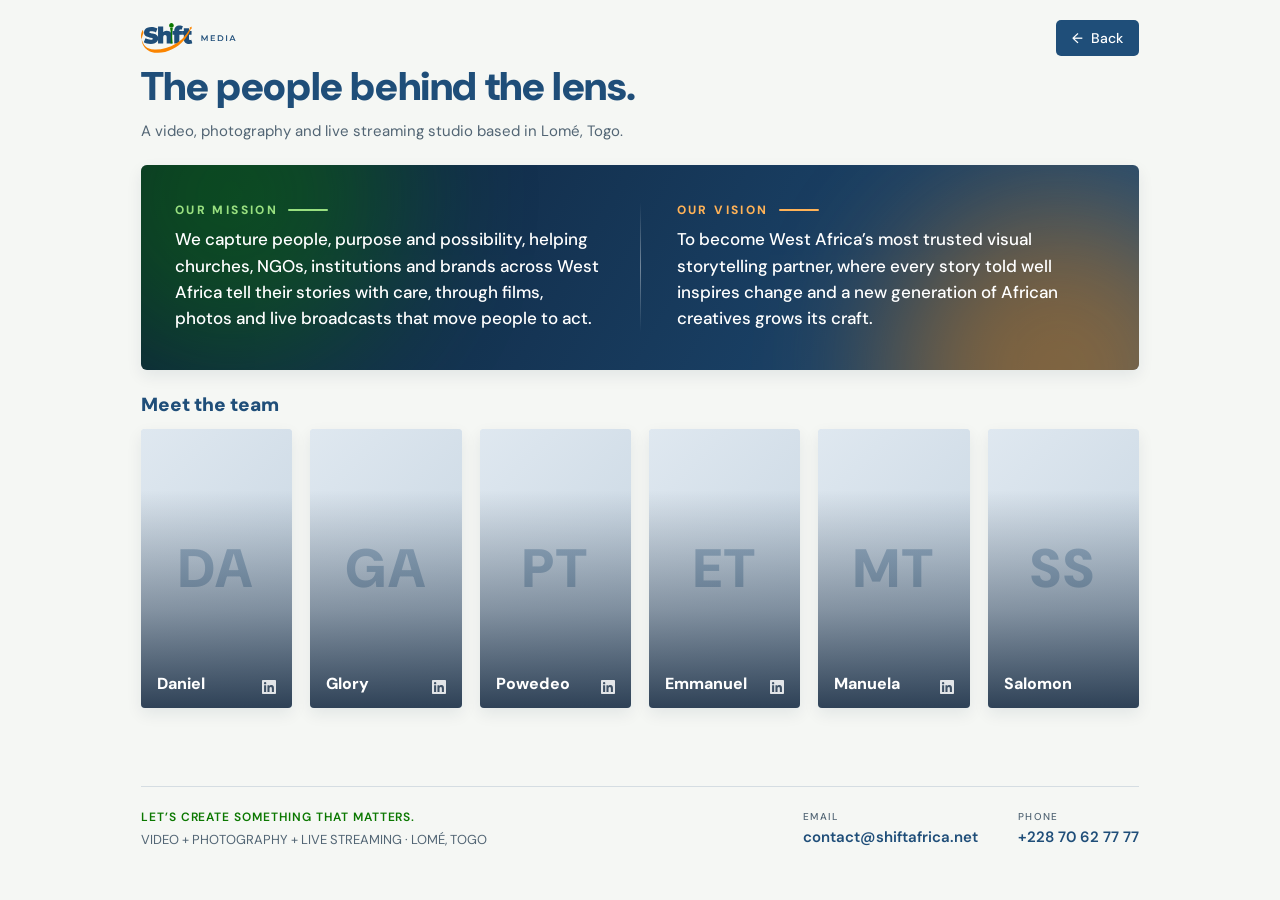
==== about.html @ d2841435 "Draft About: team roles, add Salomon Sessi, six cards on one row Co-Authored-By: Claude Opus 5.5 <no" ====
<!doctype html>
<html lang="en">
<head>
  <meta charset="utf-8">
  <meta name="viewport" content="width=device-width, initial-scale=1, viewport-fit=cover">
  <title>About | SHIFT MEDIA</title>
  <meta name="description" content="About SHIFT MEDIA: our mission, our vision and the team behind the camera.">
  <meta property="og:title" content="About | SHIFT MEDIA">
  <meta property="og:image" content="/assets/img/home-photography.jpg">
  <link rel="icon" href="/assets/img/shift-media-logo.svg" type="image/svg+xml">
  <link rel="preconnect" href="https://fonts.googleapis.com">
  <link rel="preconnect" href="https://fonts.gstatic.com" crossorigin>
  <link href="https://fonts.googleapis.com/css2?family=DM+Sans:opsz,wght@9..40,400;9..40,500;9..40,600;9..40,700;9..40,800;9..40,900&display=swap" rel="stylesheet">
  <link rel="stylesheet" href="/assets/css/style.css">
</head>
<body>
  <main class="page page--about">
    <header class="header">
      <a class="logo" href="/" aria-label="SHIFT MEDIA home"><img src="/assets/img/shift-media-logo.svg" alt="SHIFT MEDIA" width="186" height="74"></a>
      <a class="back" href="/"><span aria-hidden="true">←</span> Back</a>
    </header>

    <section class="intro">
      <h1 class="headline">The people behind the lens.</h1>
      <p class="lead">A video, photography and live streaming studio based in Lomé, Togo.</p>
    </section>

    <section class="mv" aria-label="Mission and vision">
      <span class="mv__glow mv__glow--green" aria-hidden="true"></span>
      <span class="mv__glow mv__glow--orange" aria-hidden="true"></span>
      <div class="mv__inner">
        <article class="mv__item mv__item--mission">
          <p class="mv__eyebrow">Our mission</p>
          <p class="mv__text">We capture people, purpose and possibility, helping churches, NGOs, institutions and brands across West Africa tell their stories with care, through films, photos and live broadcasts that move people to act.</p>
        </article>
        <div class="mv__divider" aria-hidden="true"></div>
        <article class="mv__item mv__item--vision">
          <p class="mv__eyebrow">Our vision</p>
          <p class="mv__text">To become West Africa’s most trusted visual storytelling partner, where every story told well inspires change and a new generation of African creatives grows its craft.</p>
        </article>
      </div>
    </section>

    <section class="team" aria-label="Our team">
      <h2 class="team__title">Meet the team</h2>
      <div class="team__grid">
        <div class="tilt tilt--green">
          <a class="card member" href="https://www.linkedin.com/in/daniel-gossou/" target="_blank" rel="noopener" aria-label="Daniel Agossou, LinkedIn profile">
            <span class="member__placeholder" aria-hidden="true">DA</span>
            <!-- <img class="card__img" src="/assets/img/team/PHOTO.jpg" alt="Daniel Agossou"> -->
            <span class="member__info">
              <span class="member__name">Daniel Agossou</span>
              <span class="member__role">Co-founder · AI Strategist</span>
              <span class="member__cta"><svg viewBox="0 0 24 24" aria-hidden="true"><path fill="currentColor" d="M20.45 20.45h-3.55v-5.57c0-1.33-.03-3.04-1.85-3.04-1.86 0-2.14 1.45-2.14 2.94v5.67H9.35V9h3.41v1.56h.05c.48-.9 1.64-1.85 3.37-1.85 3.6 0 4.27 2.37 4.27 5.46v6.28zM5.34 7.43a2.06 2.06 0 1 1 0-4.12 2.06 2.06 0 0 1 0 4.12zM7.12 20.45H3.56V9h3.56v11.45zM22.22 0H1.77C.79 0 0 .77 0 1.73v20.54C0 23.23.79 24 1.77 24h20.45c.98 0 1.78-.77 1.78-1.73V1.73C24 .77 23.2 0 22.22 0z"/></svg><span class="cta-long">View </span>LinkedIn profile</span>
            </span>
            <span class="card__label"><span class="card__title">Daniel</span><span class="card__cue"><svg viewBox="0 0 24 24" aria-hidden="true"><path fill="currentColor" d="M20.45 20.45h-3.55v-5.57c0-1.33-.03-3.04-1.85-3.04-1.86 0-2.14 1.45-2.14 2.94v5.67H9.35V9h3.41v1.56h.05c.48-.9 1.64-1.85 3.37-1.85 3.6 0 4.27 2.37 4.27 5.46v6.28zM5.34 7.43a2.06 2.06 0 1 1 0-4.12 2.06 2.06 0 0 1 0 4.12zM7.12 20.45H3.56V9h3.56v11.45zM22.22 0H1.77C.79 0 0 .77 0 1.73v20.54C0 23.23.79 24 1.77 24h20.45c.98 0 1.78-.77 1.78-1.73V1.73C24 .77 23.2 0 22.22 0z"/></svg></span></span>
          </a>
        </div>
        <div class="tilt tilt--orange">
          <a class="card member" href="https://www.linkedin.com/in/glory-appoh/" target="_blank" rel="noopener" aria-label="Glory Appoh, LinkedIn profile">
            <span class="member__placeholder" aria-hidden="true">GA</span>
            <!-- <img class="card__img" src="/assets/img/team/PHOTO.jpg" alt="Glory Appoh"> -->
            <span class="member__info">
              <span class="member__name">Glory Appoh</span>
              <span class="member__role">Co-founder &amp; Director</span>
              <span class="member__cta"><svg viewBox="0 0 24 24" aria-hidden="true"><path fill="currentColor" d="M20.45 20.45h-3.55v-5.57c0-1.33-.03-3.04-1.85-3.04-1.86 0-2.14 1.45-2.14 2.94v5.67H9.35V9h3.41v1.56h.05c.48-.9 1.64-1.85 3.37-1.85 3.6 0 4.27 2.37 4.27 5.46v6.28zM5.34 7.43a2.06 2.06 0 1 1 0-4.12 2.06 2.06 0 0 1 0 4.12zM7.12 20.45H3.56V9h3.56v11.45zM22.22 0H1.77C.79 0 0 .77 0 1.73v20.54C0 23.23.79 24 1.77 24h20.45c.98 0 1.78-.77 1.78-1.73V1.73C24 .77 23.2 0 22.22 0z"/></svg><span class="cta-long">View </span>LinkedIn profile</span>
            </span>
            <span class="card__label"><span class="card__title">Glory</span><span class="card__cue"><svg viewBox="0 0 24 24" aria-hidden="true"><path fill="currentColor" d="M20.45 20.45h-3.55v-5.57c0-1.33-.03-3.04-1.85-3.04-1.86 0-2.14 1.45-2.14 2.94v5.67H9.35V9h3.41v1.56h.05c.48-.9 1.64-1.85 3.37-1.85 3.6 0 4.27 2.37 4.27 5.46v6.28zM5.34 7.43a2.06 2.06 0 1 1 0-4.12 2.06 2.06 0 0 1 0 4.12zM7.12 20.45H3.56V9h3.56v11.45zM22.22 0H1.77C.79 0 0 .77 0 1.73v20.54C0 23.23.79 24 1.77 24h20.45c.98 0 1.78-.77 1.78-1.73V1.73C24 .77 23.2 0 22.22 0z"/></svg></span></span>
          </a>
        </div>
        <div class="tilt tilt--green">
          <a class="card member" href="https://www.linkedin.com/in/powedeo-trimua/" target="_blank" rel="noopener" aria-label="Powedeo Trimua, LinkedIn profile">
            <span class="member__placeholder" aria-hidden="true">PT</span>
            <!-- <img class="card__img" src="/assets/img/team/PHOTO.jpg" alt="Powedeo Trimua"> -->
            <span class="member__info">
              <span class="member__name">Powedeo Trimua</span>
              <span class="member__role">Social Media Manager</span>
              <span class="member__cta"><svg viewBox="0 0 24 24" aria-hidden="true"><path fill="currentColor" d="M20.45 20.45h-3.55v-5.57c0-1.33-.03-3.04-1.85-3.04-1.86 0-2.14 1.45-2.14 2.94v5.67H9.35V9h3.41v1.56h.05c.48-.9 1.64-1.85 3.37-1.85 3.6 0 4.27 2.37 4.27 5.46v6.28zM5.34 7.43a2.06 2.06 0 1 1 0-4.12 2.06 2.06 0 0 1 0 4.12zM7.12 20.45H3.56V9h3.56v11.45zM22.22 0H1.77C.79 0 0 .77 0 1.73v20.54C0 23.23.79 24 1.77 24h20.45c.98 0 1.78-.77 1.78-1.73V1.73C24 .77 23.2 0 22.22 0z"/></svg><span class="cta-long">View </span>LinkedIn profile</span>
            </span>
            <span class="card__label"><span class="card__title">Powedeo</span><span class="card__cue"><svg viewBox="0 0 24 24" aria-hidden="true"><path fill="currentColor" d="M20.45 20.45h-3.55v-5.57c0-1.33-.03-3.04-1.85-3.04-1.86 0-2.14 1.45-2.14 2.94v5.67H9.35V9h3.41v1.56h.05c.48-.9 1.64-1.85 3.37-1.85 3.6 0 4.27 2.37 4.27 5.46v6.28zM5.34 7.43a2.06 2.06 0 1 1 0-4.12 2.06 2.06 0 0 1 0 4.12zM7.12 20.45H3.56V9h3.56v11.45zM22.22 0H1.77C.79 0 0 .77 0 1.73v20.54C0 23.23.79 24 1.77 24h20.45c.98 0 1.78-.77 1.78-1.73V1.73C24 .77 23.2 0 22.22 0z"/></svg></span></span>
          </a>
        </div>
        <div class="tilt tilt--orange">
          <a class="card member" href="https://www.linkedin.com/in/komla-emmanuel-torko-bba909324/" target="_blank" rel="noopener" aria-label="Emmanuel Torko, LinkedIn profile">
            <span class="member__placeholder" aria-hidden="true">ET</span>
            <!-- <img class="card__img" src="/assets/img/team/PHOTO.jpg" alt="Emmanuel Torko"> -->
            <span class="member__info">
              <span class="member__name">Emmanuel Torko</span>
              <span class="member__role">Assistant Director</span>
              <span class="member__cta"><svg viewBox="0 0 24 24" aria-hidden="true"><path fill="currentColor" d="M20.45 20.45h-3.55v-5.57c0-1.33-.03-3.04-1.85-3.04-1.86 0-2.14 1.45-2.14 2.94v5.67H9.35V9h3.41v1.56h.05c.48-.9 1.64-1.85 3.37-1.85 3.6 0 4.27 2.37 4.27 5.46v6.28zM5.34 7.43a2.06 2.06 0 1 1 0-4.12 2.06 2.06 0 0 1 0 4.12zM7.12 20.45H3.56V9h3.56v11.45zM22.22 0H1.77C.79 0 0 .77 0 1.73v20.54C0 23.23.79 24 1.77 24h20.45c.98 0 1.78-.77 1.78-1.73V1.73C24 .77 23.2 0 22.22 0z"/></svg><span class="cta-long">View </span>LinkedIn profile</span>
            </span>
            <span class="card__label"><span class="card__title">Emmanuel</span><span class="card__cue"><svg viewBox="0 0 24 24" aria-hidden="true"><path fill="currentColor" d="M20.45 20.45h-3.55v-5.57c0-1.33-.03-3.04-1.85-3.04-1.86 0-2.14 1.45-2.14 2.94v5.67H9.35V9h3.41v1.56h.05c.48-.9 1.64-1.85 3.37-1.85 3.6 0 4.27 2.37 4.27 5.46v6.28zM5.34 7.43a2.06 2.06 0 1 1 0-4.12 2.06 2.06 0 0 1 0 4.12zM7.12 20.45H3.56V9h3.56v11.45zM22.22 0H1.77C.79 0 0 .77 0 1.73v20.54C0 23.23.79 24 1.77 24h20.45c.98 0 1.78-.77 1.78-1.73V1.73C24 .77 23.2 0 22.22 0z"/></svg></span></span>
          </a>
        </div>
        <div class="tilt tilt--green">
          <a class="card member" href="https://www.linkedin.com/in/ay%C3%A9l%C3%A9-manuela-tessi-714314215/" target="_blank" rel="noopener" aria-label="Manuela Tessi, LinkedIn profile">
            <span class="member__placeholder" aria-hidden="true">MT</span>
            <!-- <img class="card__img" src="/assets/img/team/PHOTO.jpg" alt="Manuela Tessi"> -->
            <span class="member__info">
              <span class="member__name">Manuela Tessi</span>
              <span class="member__role">Social Media &amp; Content Strategist</span>
              <span class="member__cta"><svg viewBox="0 0 24 24" aria-hidden="true"><path fill="currentColor" d="M20.45 20.45h-3.55v-5.57c0-1.33-.03-3.04-1.85-3.04-1.86 0-2.14 1.45-2.14 2.94v5.67H9.35V9h3.41v1.56h.05c.48-.9 1.64-1.85 3.37-1.85 3.6 0 4.27 2.37 4.27 5.46v6.28zM5.34 7.43a2.06 2.06 0 1 1 0-4.12 2.06 2.06 0 0 1 0 4.12zM7.12 20.45H3.56V9h3.56v11.45zM22.22 0H1.77C.79 0 0 .77 0 1.73v20.54C0 23.23.79 24 1.77 24h20.45c.98 0 1.78-.77 1.78-1.73V1.73C24 .77 23.2 0 22.22 0z"/></svg><span class="cta-long">View </span>LinkedIn profile</span>
            </span>
            <span class="card__label"><span class="card__title">Manuela</span><span class="card__cue"><svg viewBox="0 0 24 24" aria-hidden="true"><path fill="currentColor" d="M20.45 20.45h-3.55v-5.57c0-1.33-.03-3.04-1.85-3.04-1.86 0-2.14 1.45-2.14 2.94v5.67H9.35V9h3.41v1.56h.05c.48-.9 1.64-1.85 3.37-1.85 3.6 0 4.27 2.37 4.27 5.46v6.28zM5.34 7.43a2.06 2.06 0 1 1 0-4.12 2.06 2.06 0 0 1 0 4.12zM7.12 20.45H3.56V9h3.56v11.45zM22.22 0H1.77C.79 0 0 .77 0 1.73v20.54C0 23.23.79 24 1.77 24h20.45c.98 0 1.78-.77 1.78-1.73V1.73C24 .77 23.2 0 22.22 0z"/></svg></span></span>
          </a>
        </div>
        <div class="tilt tilt--orange">
          <div class="card member member--nolink" tabindex="0" aria-label="Salomon Sessi, Photographer">
            <span class="member__placeholder" aria-hidden="true">SS</span>
            <!-- <img class="card__img" src="/assets/img/team/PHOTO.jpg" alt="Salomon Sessi"> -->
            <span class="member__info">
              <span class="member__name">Salomon Sessi</span>
              <span class="member__role">Photographer</span>
            </span>
            <span class="card__label"><span class="card__title">Salomon</span></span>
          </div>
        </div>
      </div>
    </section>

    <footer class="footer">
      <div class="footer__line"></div>
      <div class="footer__row">
        <div class="footer__tagline">
          <span class="footer__slogan">Let’s create something that matters.</span>
          <span class="footer__place">Video + Photography + Live Streaming · Lomé, Togo</span>
        </div>
        <div class="footer__contacts">
          <div class="footer__item"><span class="footer__label">EMAIL</span><a class="footer__value" href="mailto:contact@shiftafrica.net">contact@shiftafrica.net</a></div>
          <div class="footer__item"><span class="footer__label">PHONE</span><a class="footer__value" href="tel:+22870627777">+228 70 62 77 77</a></div>
        </div>
      </div>
    </footer>
  </main>
</body>
</html>
---- assets/css/style.css ----
/* SHIFT MEDIA — portfolio styles
   Breakpoints match the Figma frames: desktop ≥1024px, tablet 640–1023px, phone <640px. */

:root {
  --blue: #1f4e79;
  --blue-dark: #173c5e;
  --green: #0b7800;
  --orange: #fb8500;
  --orange-dark: #e06e00;
  --grey: #526574;
  --bg: #f5f7f4;
  --navy: 13, 33, 56;
  --light-green: #99e080;

  --page-w: 1120px;
  --pad-x: 160px;
  --pad-top: 18px;
  --pad-bottom: 40px;
  --footer-air: 76px; /* breathing room under the footer on desktop, same on every page */
  --gap: 32px;

  --r-lg: 5px;
  --r-md: 4px;
  --r-xl: 6px;

  --shadow: 0 6px 16px rgba(18, 38, 64, 0.08);
  --shadow-hover: 0 20px 40px rgba(18, 38, 64, 0.22);
  --ease: cubic-bezier(0.22, 0.61, 0.36, 1);
}

*, *::before, *::after { box-sizing: border-box; }
/* No horizontal scrollbar anywhere; slim modern vertical scrollbar */
html, body { overflow-x: hidden; }
html { scrollbar-width: thin; scrollbar-color: var(--blue) transparent; }
::-webkit-scrollbar { width: 8px; height: 0; }
::-webkit-scrollbar-track { background: transparent; }
::-webkit-scrollbar-thumb {
  border-radius: 999px;
  background: linear-gradient(180deg, var(--blue), var(--green));
  border: 2px solid transparent; background-clip: padding-box;
}
::-webkit-scrollbar-thumb:hover { background: linear-gradient(180deg, var(--orange), var(--blue)); background-clip: padding-box; border: 2px solid transparent; }
html { -webkit-text-size-adjust: 100%; }
body {
  margin: 0;
  background: var(--bg);
  color: var(--blue);
  font-family: 'DM Sans', system-ui, -apple-system, 'Segoe UI', sans-serif;
  -webkit-font-smoothing: antialiased;
}
img { display: block; max-width: 100%; }
a { color: inherit; text-decoration: none; }
button { font: inherit; cursor: pointer; }
:focus-visible { outline: 3px solid var(--orange); outline-offset: 3px; }

/* ---------- Page frame ---------- */
.page {
  min-height: 100vh;
  min-height: 100dvh;
  width: 100%;
  max-width: calc(var(--page-w) + 2 * var(--pad-x));
  margin: 0 auto;
  padding: var(--pad-top) var(--pad-x) var(--pad-bottom);
  display: flex;
  flex-direction: column;
  gap: var(--gap);
}

/* ---------- Header ---------- */
.header {
  display: flex;
  align-items: center;
  justify-content: space-between;
  height: 40px;
  flex: none;
  margin-bottom: -16px; /* tighter space between logo and content */
}
.logo { display: block; transition: opacity 0s; }
.logo img { height: 38px; width: auto; }
.logo:hover { opacity: 0.8; }
.back {
  display: inline-flex;
  align-items: center;
  gap: 8px;
  padding: 9px 16px;
  border-radius: 5px;
  background: var(--blue);
  color: #fff;
  font-size: 14px;
  font-weight: 500;
}
.back:hover { background: var(--green); }

/* ---------- Intro (text hover = instant colour change, no motion) ---------- */
.intro { display: flex; flex-direction: column; gap: 12px; flex: none; }
.headline {
  margin: 0;
  font-weight: 900;
  font-size: 44px;
  line-height: 1.12;
  letter-spacing: -0.01em;
  color: var(--blue);
}
.headline--home { font-size: 56px; }
.headline:hover { color: var(--green); }
.lead {
  margin: 0;
  max-width: 648px;
  font-size: 17px;
  line-height: 1.45;
  color: var(--grey);
}
.lead:hover { color: var(--blue); }
.lead--photo:hover { color: var(--orange); }

/* ---------- Media card (shared by every photo/video tile) ---------- */
.card {
  position: relative;
  display: block;
  overflow: hidden;
  border-radius: var(--r-md);
  background: #d9e3ec;
  box-shadow: var(--shadow);
  transform: translateY(0);
  transition: transform 0.3s var(--ease), box-shadow 0.3s var(--ease);
  isolation: isolate;
}
.card__img {
  position: absolute; inset: 0;
  width: 100%; height: 100%;
  object-fit: cover;
  object-position: 50% 30%; /* keep faces/heads in frame */
  transition: transform 0.3s var(--ease);
}
.card::after { /* bottom-to-top fade */
  content: '';
  position: absolute; left: 0; right: 0; bottom: 0;
  height: 78%;
  background: linear-gradient(to top, rgba(var(--navy), 0.82) 0%, rgba(var(--navy), 0.4) 45%, rgba(var(--navy), 0) 100%);
  transition: opacity 0.3s var(--ease);
  z-index: 1;
}
.card::before { /* stronger fade revealed on hover */
  content: '';
  position: absolute; left: 0; right: 0; bottom: 0;
  height: 78%;
  background: linear-gradient(to top, rgba(var(--navy), 0.92) 0%, rgba(var(--navy), 0.55) 45%, rgba(var(--navy), 0) 100%);
  opacity: 0;
  transition: opacity 0.3s var(--ease);
  z-index: 1;
}
.card__label {
  position: absolute; left: 0; right: 0; bottom: 0;
  z-index: 3;
  display: flex;
  align-items: flex-end;
  justify-content: space-between;
  gap: 12px;
  padding: 20px 22px;
  color: #fff;
}
.card__title { margin: 0; font-weight: 800; font-size: 20px; line-height: 1.2; }
.card__cue { flex: none; font-size: 13px; font-weight: 500; opacity: 0.85; white-space: nowrap; }

@media all {
  .card:hover { transform: translateY(-10px); box-shadow: var(--shadow-hover); }
  .card:hover .card__img { transform: scale(1.08); }
  .card:hover::before { opacity: 1; }
  .card:hover .card__cue { color: var(--orange); opacity: 1; }
}

/* ---------- Home ---------- */
.home-cards {
  display: grid;
  grid-template-columns: 1fr 1fr;
  gap: 40px;
  flex: 1 1 auto;
  min-height: 300px;
  max-height: 600px;
}
.home-cards .card { border-radius: var(--r-lg); height: 100%; min-height: 300px; }
/* Tilted colour plate revealed behind the card on hover (green = video, orange = photo) */
.home-tile { position: relative; height: 100%; min-height: 0; isolation: isolate; }
.home-tile::before {
  content: ''; position: absolute; inset: 0; z-index: -1;
  border-radius: var(--r-lg);
  background: linear-gradient(135deg, var(--plate), var(--plate-2));
  opacity: 0; transform: rotate(0deg) scale(0.96);
  transform-origin: 50% 100%;
  transition: transform 0.45s var(--ease), opacity 0.3s var(--ease);
}
.home-tile--video { --plate: var(--green); --plate-2: #2f9a1e; --tilt: -5deg; }
.home-tile--photo { --plate: var(--orange); --plate-2: #ffa733; --tilt: 5deg; }
.home-tile:hover::before { opacity: 1; transform: rotate(var(--tilt)) scale(1.0) translateY(-6px); }
.home-cards .card__label { padding: 28px; align-items: center; }
.home-cards .card__title { font-size: 24px; }
.home-cards .card__cue { font-size: 14px; }

/* ---------- Videography ---------- */
.video-grid { display: grid; grid-template-columns: repeat(auto-fit, minmax(220px, 1fr)); gap: 24px; flex: none; }
.video-grid .card { height: 168px; }
.featured { flex: 1 1 auto; min-height: 220px; max-height: 480px; border-radius: var(--r-xl); }
.featured .card__label { padding: 32px 36px; align-items: center; }
.featured .card__title { font-size: 32px; }
.featured .card__cue { font-size: 15px; }

.play {
  display: inline-flex; align-items: center; gap: 10px;
  padding: 13px 24px 13px 20px;
  border-radius: 999px;
  background: var(--orange);
  color: #fff;
  font-size: 15px; font-weight: 600;
  transition: background-color 0.3s var(--ease), box-shadow 0.3s var(--ease);
}
.play svg { width: 12px; height: 12px; }
@media all {
  .featured:hover .play { background: var(--orange-dark); box-shadow: 0 6px 16px rgba(0, 0, 0, 0.25); }
}

/* Contribution badge + hover panel (Interview) */
.badge {
  position: absolute; top: 14px; left: 14px; z-index: 4;
  padding: 5px 10px;
  border: 0; border-radius: 4px;
  background: rgba(255, 255, 255, 0.92);
  color: var(--blue);
  font-size: 11px; font-weight: 600;
  transition: opacity 0.3s var(--ease);
}
.contribution {
  position: absolute; inset: 0; z-index: 2;
  padding: 18px;
  background: rgba(31, 78, 121, 0.94);
  color: #fff;
  opacity: 0;
  transition: opacity 0.3s var(--ease);
  pointer-events: none;
}
.contribution__eyebrow {
  display: block; margin-bottom: 6px;
  font-size: 10px; font-weight: 600; letter-spacing: 0.12em; text-transform: uppercase;
  color: var(--light-green);
}
.contribution__text { margin: 0; font-size: 14px; font-weight: 500; line-height: 1.4; max-width: 34ch; }
@media all {
  .card--contribution:hover .contribution { opacity: 1; }
  .card--contribution:hover .badge { opacity: 0; }
}
.card--contribution.is-open .contribution { opacity: 1; }
.card--contribution.is-open .badge { opacity: 0; }

/* ---------- Photography ---------- */
/* Bento: featured album large (2x2), two albums beside it, then rows of three */
.album-grid {
  display: grid; grid-template-columns: repeat(3, 1fr); grid-auto-rows: minmax(150px, 1fr);
  gap: 20px; flex: 1 1 auto; min-height: 0; max-height: 640px;
}
.album-card { height: 100%; min-height: 150px; width: 100%; border: 0; padding: 0; text-align: left; cursor: pointer; }
.album-card .card__label { padding: 14px 18px 16px; }
.album-card .card__title { font-size: 17px; line-height: 1.25; }
.album-card--featured { border-radius: var(--r-xl); }
.album-grid > .tilt--featured { grid-column: span 2; grid-row: span 2; }
.album-card--featured .card__label { padding: 28px 32px; align-items: center; }
.album-card--featured .card__title { font-size: 32px; }
.album-card--featured .card__cue { font-size: 15px; }
@media (min-width: 1024px) {
  .album-grid[data-count="7"] { grid-template-columns: repeat(4, 1fr); }
  .album-grid[data-count="7"] > :nth-child(6),
  .album-grid[data-count="7"] > :nth-child(7) { grid-column: span 2; }
  .album-grid[data-count="8"] { grid-template-columns: repeat(4, 1fr); }
  .album-grid[data-count="8"] > :nth-child(6) { grid-column: span 2; }
}
.album-card .card__cue { font-size: 14px; }
button.card { font: inherit; color: inherit; border: 0; padding: 0; width: 100%; text-align: left; cursor: pointer; }
.badge { cursor: pointer; }

/* ---------- Lighter labels on Videography & Photography cards (less image covered) ---------- */
.page--video .card::after, .page--photo .card::after { height: 52%; background: linear-gradient(to top, rgba(var(--navy), 0.75) 0%, rgba(var(--navy), 0.3) 50%, rgba(var(--navy), 0) 100%); }
.page--video .card::before, .page--photo .card::before { height: 52%; }
.page--video .card__label, .page--photo .card__label { padding: 12px 14px; }
.page--video .card__title, .page--photo .card__title { font-size: 15px; font-weight: 800; }
.page--video .card__cue, .page--photo .card__cue { font-size: 11px; }
.page--video .featured .card__label, .page--photo .album-card--featured .card__label { padding: 18px 22px; }
.page--video .featured .card__title, .page--photo .album-card--featured .card__title { font-size: 22px; }
.page--video .featured .card__cue, .page--photo .album-card--featured .card__cue { font-size: 12px; }
.page--video .play { padding: 9px 16px 9px 14px; font-size: 13px; gap: 8px; }
.page--video .play svg { width: 10px; height: 10px; }
.page--video .badge { top: 10px; left: 10px; font-size: 10px; padding: 4px 8px; }
.page--video .contribution { padding: 14px; }
.page--video .contribution__text { font-size: 12.5px; }
.page--photo .album-card .card__title { font-size: 13px; line-height: 1.25; }
.page--photo .album-card--featured .card__title { font-size: 22px; }

/* Album cards: short name at rest; on hover the name hides and a darkened-blue veil shows the full title + description */
.album-info {
  position: absolute; inset: 0; z-index: 4;
  display: flex; flex-direction: column; justify-content: center; gap: clamp(2px, 0.6vh, 6px);
  padding: clamp(8px, 1.6vh, 18px) clamp(12px, 1.3vw, 20px);
  background:
    linear-gradient(180deg, rgba(13, 33, 56, 0.55) 0%, rgba(20, 52, 84, 0.72) 55%, rgba(13, 33, 56, 0.86) 100%);
  -webkit-backdrop-filter: saturate(0.85); backdrop-filter: saturate(0.85);
  color: #fff;
  opacity: 0; transition: opacity 0.3s var(--ease); pointer-events: none;
}
.album-info__title {
  font-size: clamp(11px, 0.9vw, 13px); font-weight: 800; line-height: 1.25; color: #fff;
  white-space: nowrap; overflow: hidden; text-overflow: ellipsis;
}
.album-info__text {
  font-size: clamp(10.5px, min(0.85vw, 1.6vh), 12.5px); font-weight: 500; line-height: 1.38; color: rgba(255, 255, 255, 0.92);
  display: -webkit-box; -webkit-box-orient: vertical; -webkit-line-clamp: 4; overflow: hidden;
}
.album-card--featured .album-info { padding: clamp(18px, 2vw, 30px); gap: 10px; }
.album-card--featured .album-info__title { font-size: clamp(16px, 1.5vw, 22px); }
.album-card--featured .album-info__text { font-size: clamp(13px, 1.05vw, 16px); max-width: 46ch; -webkit-line-clamp: 5; }
.album-card .card__label { transition: opacity 0.25s var(--ease); }
.album-card:hover .album-info, .album-card:focus-visible .album-info { opacity: 1; }
.album-card:hover .card__label, .album-card:focus-visible .card__label { opacity: 0; }
@media (max-width: 1023px) { .album-info { display: none; } }

/* Subtle tilted colour plate (Videography & Photography) */
.tilt { position: relative; display: flex; flex-direction: column; min-width: 0; min-height: 0; isolation: isolate; }
.tilt > .card { flex: 1 1 auto; }
.tilt::before {
  content: ''; position: absolute; inset: 0; z-index: -1; border-radius: var(--r-md);
  background: linear-gradient(135deg, var(--plate), var(--plate-2));
  opacity: 0; transform: rotate(0deg) scale(0.97); transform-origin: 50% 100%;
  transition: transform 0.45s var(--ease), opacity 0.3s var(--ease);
}
.tilt--green { --plate: var(--green); --plate-2: #2f9a1e; --tilt: -2.5deg; }
.tilt--orange { --plate: var(--orange); --plate-2: #ffa733; --tilt: 2.5deg; }
.tilt--featured { --tilt: -1.2deg; }
.tilt--featured.tilt--orange { --tilt: 1.2deg; }
.tilt:hover::before { opacity: 0.9; transform: rotate(var(--tilt)) translateY(-4px); }

/* ---------- Partners ("They trusted us") — continuous marquee ---------- */
.partners { flex: none; display: flex; flex-direction: column; align-items: center; gap: 16px; }
.partners__label {
  margin: 0; display: flex; align-items: center; gap: 14px;
  font-size: 13px; font-weight: 800; letter-spacing: 0.22em; text-transform: uppercase; color: var(--blue);
}
.partners__label::before, .partners__label::after { content: ''; width: 44px; height: 2px; border-radius: 2px; background: linear-gradient(90deg, var(--green), var(--orange)); }
.partners__label::after { background: linear-gradient(90deg, var(--orange), var(--green)); }
.partners__viewport {
  width: 100%; overflow: hidden; padding: 6px 0;
  -webkit-mask-image: linear-gradient(90deg, transparent, #000 10%, #000 90%, transparent);
  mask-image: linear-gradient(90deg, transparent, #000 10%, #000 90%, transparent);
}
.partners__track {
  --gap: 64px;
  list-style: none; margin: 0; padding: 0; width: max-content;
  display: flex; align-items: center; gap: var(--gap);
  animation: partners-scroll 32s linear infinite;
}
.partners__viewport:hover .partners__track { animation-play-state: paused; }
.partners__track li { flex: none; display: flex; align-items: center; }
.partners__track img {
  height: calc(var(--h, 40px) * 0.8); width: auto; max-width: 150px; object-fit: contain;
  filter: none; opacity: 1;
  transition: filter 0.3s var(--ease), opacity 0.3s var(--ease), transform 0.3s var(--ease);
}
.partners__track img:hover { transform: scale(1.08); }
@keyframes partners-scroll { from { transform: translateX(0); } to { transform: translateX(calc(-50% - var(--gap) / 2)); } }
@media (max-width: 1023px) {
  .partners__track { --gap: 44px; animation-duration: 26s; }
  .partners__track img { height: calc(var(--h, 40px) * 0.72); }
  .partners__label { font-size: 12px; }
  .partners__label::before, .partners__label::after { width: 28px; }
}

/* ---------- Footer ---------- */
.footer { flex: none; display: flex; flex-direction: column; gap: 22px; margin-bottom: var(--footer-air); }
.footer__line { height: 1px; background: rgba(31, 78, 121, 0.15); }
.footer__row {
  display: flex; flex-wrap: wrap; align-items: center; justify-content: space-between;
  column-gap: 24px; row-gap: 18px;
}
.footer__tagline { display: flex; flex-direction: column; gap: 6px; min-width: 440px; }
.footer__slogan { font-size: 12px; font-weight: 600; letter-spacing: 0.08em; color: var(--green); text-transform: uppercase; }
.footer__place { font-size: 13px; color: var(--grey); text-transform: uppercase; }
.footer__contacts { display: flex; gap: 40px; flex-wrap: wrap; }
.footer__item { display: flex; flex-direction: column; gap: 4px; }
.footer__label { font-size: 10px; font-weight: 500; letter-spacing: 0.12em; color: var(--grey); }
.footer__value { font-size: 15px; font-weight: 600; color: var(--blue); }
.footer__value:hover { color: var(--green); }

/* ---------- Album popup ---------- */
body.no-scroll { overflow: hidden; }
.modal {
  position: fixed; inset: 0; z-index: 50;
  display: flex; align-items: center; justify-content: center;
  padding: 50px 24px;
  background: rgba(8, 18, 28, 0.82);
  opacity: 0; visibility: hidden;
  transition: opacity 0.25s var(--ease), visibility 0.25s;
}
.modal.is-open { opacity: 1; visibility: visible; }
.modal__panel {
  width: 100%; max-width: var(--page-w);
  max-height: 100%;
  display: flex; flex-direction: column; gap: 20px;
  padding: 28px 32px;
  border-radius: var(--r-xl);
  background: var(--bg);
}
.modal__head { display: flex; align-items: center; justify-content: space-between; gap: 16px; }
.modal__title { margin: 0; font-size: 28px; font-weight: 800; color: var(--blue); line-height: 1.15; }
.modal__meta { margin: 4px 0 0; font-size: 14px; color: var(--grey); }
.round-btn {
  flex: none;
  width: 44px; height: 44px; border-radius: 50%;
  display: inline-flex; align-items: center; justify-content: center;
  border: 0; background: var(--blue); color: #fff;
}
.round-btn svg { width: 16px; height: 16px; }
.round-btn:hover { background: var(--green); }
.modal__scroll { overflow-y: auto; overflow-x: hidden; overscroll-behavior: contain; scrollbar-gutter: stable; scrollbar-width: thin; scrollbar-color: var(--blue) transparent; margin-right: -14px; padding-right: 6px; }
.mosaic { display: flex; flex-direction: column; gap: 12px; }
.mosaic__row { display: flex; gap: 12px; }
.mosaic__tile {
  position: relative; flex: none; overflow: hidden;
  padding: 0; border: 0; border-radius: 3px;
  background: #d9e3ec; cursor: zoom-in;
}
.mosaic__tile img { width: 100%; height: 100%; object-fit: cover; transition: transform 0.3s var(--ease); }
@media all { .mosaic__tile:hover img { transform: scale(1.04); } }

/* ---------- Photo viewer ---------- */
.viewer {
  position: fixed; inset: 0; z-index: 60;
  display: flex; align-items: center; justify-content: center;
  background: rgba(5, 10, 18, 0.97);
  opacity: 0; visibility: hidden;
  transition: opacity 0.2s var(--ease), visibility 0.2s;
}
.viewer.is-open { opacity: 1; visibility: visible; }
.viewer__img {
  max-width: min(1160px, calc(100vw - 200px));
  max-height: calc(100vh - 180px);
  max-height: calc(100dvh - 180px);
  border-radius: 4px;
  object-fit: contain;
  user-select: none;
}
.viewer__top { position: absolute; top: 30px; left: 40px; right: 40px; display: flex; justify-content: space-between; align-items: flex-start; color: #fff; }
.viewer__album { margin: 0; font-size: 16px; font-weight: 800; }
.viewer__count { margin: 4px 0 0; font-size: 14px; opacity: 0.7; }
.ghost-btn {
  width: 44px; height: 44px; border-radius: 50%;
  display: inline-flex; align-items: center; justify-content: center;
  border: 1px solid rgba(255, 255, 255, 0.35);
  background: rgba(255, 255, 255, 0.12); color: #fff;
}
.ghost-btn:hover { background: rgba(255, 255, 255, 0.24); }
.ghost-btn svg { width: 18px; height: 18px; }
.viewer__nav { position: absolute; top: 50%; transform: translateY(-50%); width: 56px; height: 56px; }
.viewer__prev { left: 40px; }
.viewer__next { right: 40px; }

/* ---------- Header nav ---------- */
.header__nav { display: flex; align-items: center; gap: 18px; }
.nav-link { font-size: 14px; font-weight: 700; color: var(--blue); position: relative; padding: 4px 0; }
.nav-link::after { content: ''; position: absolute; left: 0; right: 0; bottom: 0; height: 2px; border-radius: 2px; background: linear-gradient(90deg, var(--green), var(--orange)); transform: scaleX(0); transform-origin: left; transition: transform 0.3s var(--ease); }
.nav-link:hover { color: var(--green); }
.nav-link:hover::after { transform: scaleX(1); }

/* ---------- About ---------- */
.page--about { }
.mv {
  position: relative; flex: none; overflow: hidden; isolation: isolate;
  border-radius: var(--r-xl); box-shadow: var(--shadow);
  background: linear-gradient(120deg, #0d2138, #1f4e79 45%, #143454 70%, #0d2138);
  background-size: 220% 220%;
  animation: mv-shift 14s ease-in-out infinite alternate;
}
.mv__glow { position: absolute; z-index: -1; width: 340px; height: 340px; border-radius: 50%; filter: blur(70px); opacity: 0.45; }
.mv__glow--green { background: var(--green); left: -80px; top: -140px; animation: mv-float-a 11s ease-in-out infinite alternate; }
.mv__glow--orange { background: var(--orange); right: -90px; bottom: -170px; animation: mv-float-b 13s ease-in-out infinite alternate; }
.mv__inner { display: grid; grid-template-columns: 1fr auto 1fr; gap: 36px; padding: clamp(20px, 4.2vh, 46px) 34px; }
.mv__divider { width: 1px; background: linear-gradient(180deg, transparent, rgba(255, 255, 255, 0.4), transparent); }
.mv__eyebrow { margin: 0 0 8px; display: flex; align-items: center; gap: 10px; font-size: 12px; font-weight: 800; letter-spacing: 0.2em; text-transform: uppercase; }
.mv__item--mission .mv__eyebrow { color: var(--light-green); }
.mv__item--vision .mv__eyebrow { color: #ffb257; }
.mv__eyebrow::after { content: ''; height: 2px; border-radius: 2px; background: currentColor; width: 0; animation: mv-line 1.1s var(--ease) 0.5s forwards; }
.mv__text { margin: 0; font-size: clamp(14px, 1.9vh, 17px); line-height: 1.55; font-weight: 500; color: #fff; }
.mv__item { opacity: 0; transform: translateY(14px); animation: mv-in 0.8s var(--ease) forwards; }
.mv__item--vision { animation-delay: 0.25s; }
@keyframes mv-shift { from { background-position: 0% 50%; } to { background-position: 100% 50%; } }
@keyframes mv-float-a { from { transform: translate(0, 0); } to { transform: translate(260px, 60px); } }
@keyframes mv-float-b { from { transform: translate(0, 0); } to { transform: translate(-280px, -50px); } }
@keyframes mv-in { to { opacity: 1; transform: none; } }
@keyframes mv-line { to { width: 40px; } }
.team { flex: none; display: flex; flex-direction: column; gap: 18px; min-height: 0; }
.team__title { margin: 0; font-size: 22px; font-weight: 900; color: var(--blue); }
.team__grid { display: grid; grid-template-columns: repeat(auto-fit, minmax(140px, 1fr)); gap: 18px; }
.member { aspect-ratio: 1 / 1; height: auto; }
.member__placeholder { position: absolute; inset: 0; display: flex; align-items: center; justify-content: center; background: linear-gradient(135deg, #dfe8f0, #c3d2df); font-size: 54px; font-weight: 900; color: rgba(31, 78, 121, 0.3); letter-spacing: 0.04em; }
.member .card__img { object-position: 50% 20%; }
.member .card__label { padding: 14px 16px; }
.member .card__title { font-size: 16px; }
.member .card__cue svg { width: 14px; height: 14px; display: block; }
.member__info {
  position: absolute; inset: 0; z-index: 4;
  display: flex; flex-direction: column; justify-content: flex-end; gap: 3px; padding: 12px;
  background: linear-gradient(180deg, rgba(13, 33, 56, 0.25) 0%, rgba(20, 52, 84, 0.7) 45%, rgba(13, 33, 56, 0.92) 100%);
  color: #fff; opacity: 0; transition: opacity 0.3s var(--ease);
}
.member__name { font-size: 15px; font-weight: 800; line-height: 1.2; }
.member__role { font-size: 10.5px; font-weight: 700; letter-spacing: 0.06em; line-height: 1.35; text-transform: uppercase; color: var(--light-green); }
.member__cta { margin-top: 8px; display: inline-flex; align-items: center; gap: 6px; align-self: flex-start; white-space: nowrap; padding: 5px 8px; border-radius: var(--r-md); background: #0a66c2; font-size: 10.5px; font-weight: 700; transition: background 0.25s var(--ease); }
.member__cta svg { width: 13px; height: 13px; }
.member:hover .member__info, .member:focus-visible .member__info { opacity: 1; }
.member:hover .card__label, .member:focus-visible .card__label { opacity: 0; }
.member .card__label { transition: opacity 0.25s var(--ease); }
.member:hover .member__cta { background: var(--orange); }
@media (max-width: 1023px) { .team__grid { grid-template-columns: repeat(2, 1fr); } }
@media (max-width: 639px) { .team__grid { gap: 12px; } .member__info { padding: 12px; } .member__name { font-size: 15px; } .member__role { font-size: 10.5px; } .member__cta { font-size: 11px; padding: 6px 9px; } }
@media (max-width: 1023px) { .mv__inner { grid-template-columns: 1fr; gap: 20px; padding: 24px 22px; } .mv__divider { width: auto; height: 1px; background: linear-gradient(90deg, transparent, rgba(255,255,255,.35), transparent); } .mv__text { font-size: 15.5px; } }
@media (max-width: 639px) { .nav-link { font-size: 13px; } .header__nav { gap: 12px; } }

/* =========================================================
   Desktop: fill one screen, featured block takes the rest
   ========================================================= */
/* Desktop: every page fits exactly one screen (no scrolling), whatever the screen height */
@media (min-width: 1024px) {
  :root { --footer-air: clamp(12px, calc(100dvh - 824px), 76px); }
  .page { height: 100vh; height: 100dvh; min-height: 560px; }
  .home-cards { flex: 1 1 0; min-height: 200px; max-height: none; }
  .page--home { --gap: 24px; --footer-air: 12px; }
  .page--home .headline--home { font-size: clamp(36px, 5.4vh, 48px); }
  .page--home .lead { font-size: 15px; line-height: 1.45; }
  .page--home .intro { gap: 8px; margin-top: -4px; margin-bottom: 14px; }
  .headline { font-size: 40px; }
  .lead { font-size: 15px; }
  .page--home .partners { gap: 10px; }
  .page--home .partners__viewport { padding: 2px 0; }
  .home-cards .card { min-height: 0; }
  .featured { flex: 1 1 0; min-height: 120px; }
  .page > .tilt--featured { flex: 1 1 0; min-height: 120px; max-height: 560px; }
  .page--video { --gap: 24px; --footer-air: 12px; }
  .page--video .video-grid .card { height: clamp(110px, 15vh, 150px); }
  .tilt--featured > .featured { min-height: 0; max-height: none; }
  .album-grid { flex: 1 1 0; min-height: 260px; grid-auto-rows: minmax(0, 1fr); }
  .album-grid[data-count="7"], .album-grid[data-count="8"] { grid-template-rows: repeat(3, minmax(0, 1fr)); }
  .album-card { min-height: 0; }
  .page--about { --gap: 22px; --footer-air: 12px; }
  .page--about .team { flex: 1 1 0; min-height: 190px; gap: 12px; justify-content: flex-start; }
  .page--about .team__title { font-size: 19px; }
  .page--about .team__grid { flex: 1 1 0; min-height: 0; grid-auto-rows: minmax(0, 1fr); max-height: clamp(180px, 31vh, 320px); }
  .page--about .member { aspect-ratio: auto; height: 100%; }
}
@media (min-width: 1024px) and (max-width: 1439px) {
  :root { --pad-x: clamp(40px, 11vw, 160px); }
}

/* =========================================================
   Tablet 640–1023px (Figma: 768 frames)
   ========================================================= */
@media (max-width: 1023px) {
  :root { --pad-x: 40px; --pad-top: 16px; --pad-bottom: 32px; --gap: 28px; --footer-air: 0px; }
  .logo img { height: 34px; }
  .header { height: 36px; margin-bottom: -14px; }
  .page { min-height: 0; }
  .headline, .headline--home { font-size: 40px; }
  .lead { font-size: 16px; }
  .home-cards { flex: none; gap: 20px; min-height: 0; }
  .home-cards .card { height: 250px; min-height: 0; }
  .home-cards .card__label { padding: 20px 22px; }
  .home-cards .card__title { font-size: 22px; }
  .video-grid { grid-template-columns: 1fr 1fr; gap: 16px; }
  .video-grid .card { height: 150px; }
  .video-grid .card__label { padding: 16px 16px; }
  .video-grid .card__title { font-size: 18px; }
  .featured { flex: none; height: 320px; min-height: 0; }
  .featured .card__label { padding: 24px 26px; }
  .featured .card__title { font-size: 28px; }
  .album-grid { grid-template-columns: 1fr 1fr; grid-auto-rows: auto; flex: none; max-height: none; }
  .album-card { height: 180px; }
  .album-grid > .tilt--featured { grid-column: 1 / -1; grid-row: auto; }
  .album-card--featured { height: 300px; }
  .album-card--featured .card__label { padding: 24px 26px; }
  .album-card--featured .card__title { font-size: 28px; }
  .album-grid > :last-child:nth-child(even) { grid-column: 1 / -1; }
  .footer__tagline { min-width: 100%; }
  .modal { padding: 32px 20px; }
  .modal__panel { padding: 22px 22px; }
  .modal__title { font-size: 24px; }
  .viewer__img { max-width: calc(100vw - 48px); max-height: calc(100vh - 220px); max-height: calc(100dvh - 220px); }
  .viewer__top { top: 20px; left: 20px; right: 20px; }
  .viewer__nav { top: auto; bottom: 28px; transform: none; }
  .viewer__prev { left: calc(50% - 72px); }
  .viewer__next { right: calc(50% - 72px); }
}

/* =========================================================
   Phone <640px (Figma: 390 frames)
   ========================================================= */
@media (max-width: 639px) {
  :root { --pad-x: 20px; --pad-top: 14px; --pad-bottom: 24px; --gap: 24px; --footer-air: 0px; }
  .logo img { height: 30px; }
  .header { height: 34px; margin-bottom: -12px; }
  .back { padding: 8px 14px; font-size: 13px; }
  .headline, .headline--home { font-size: 30px; }
  .lead { font-size: 15px; }
  .home-cards { grid-template-columns: 1fr; gap: 16px; }
  .home-cards .card { height: 220px; }
  .video-grid { grid-template-columns: 1fr; }
  .video-grid .card { height: 190px; }
  .video-grid .card__cue-text { display: inline; }
  .featured { height: 260px; }
  .featured .card__label { padding: 20px; top: 0; align-items: flex-end; }
  .featured .card__title { font-size: 22px; }
  .featured .play { position: absolute; top: 18px; right: 18px; padding: 10px 18px 10px 16px; font-size: 14px; }
  .album-grid { gap: 12px; }
  .album-card { height: 160px; min-height: 0; }
  .album-card .card__label { padding: 12px 12px 14px; }
  .album-card .card__title { font-size: 14px; }
  .album-card--featured { height: 240px; }
  .album-card--featured .card__label { padding: 20px; }
  .album-card--featured .card__title { font-size: 22px; }
  .footer__contacts { gap: 28px; }
  .modal { padding: 0; align-items: stretch; }
  .modal__panel { border-radius: 0; padding: 18px 16px; max-height: none; height: 100%; }
  .modal__title { font-size: 20px; }
  .modal__meta { font-size: 13px; }
  .mosaic, .mosaic__row { gap: 8px; }
  .viewer__img { max-width: 100vw; border-radius: 0; }
  .viewer__album { font-size: 14px; }
}

@media (min-width: 1024px) and (max-width: 1340px) { .member__cta .cta-long { display: none; } }
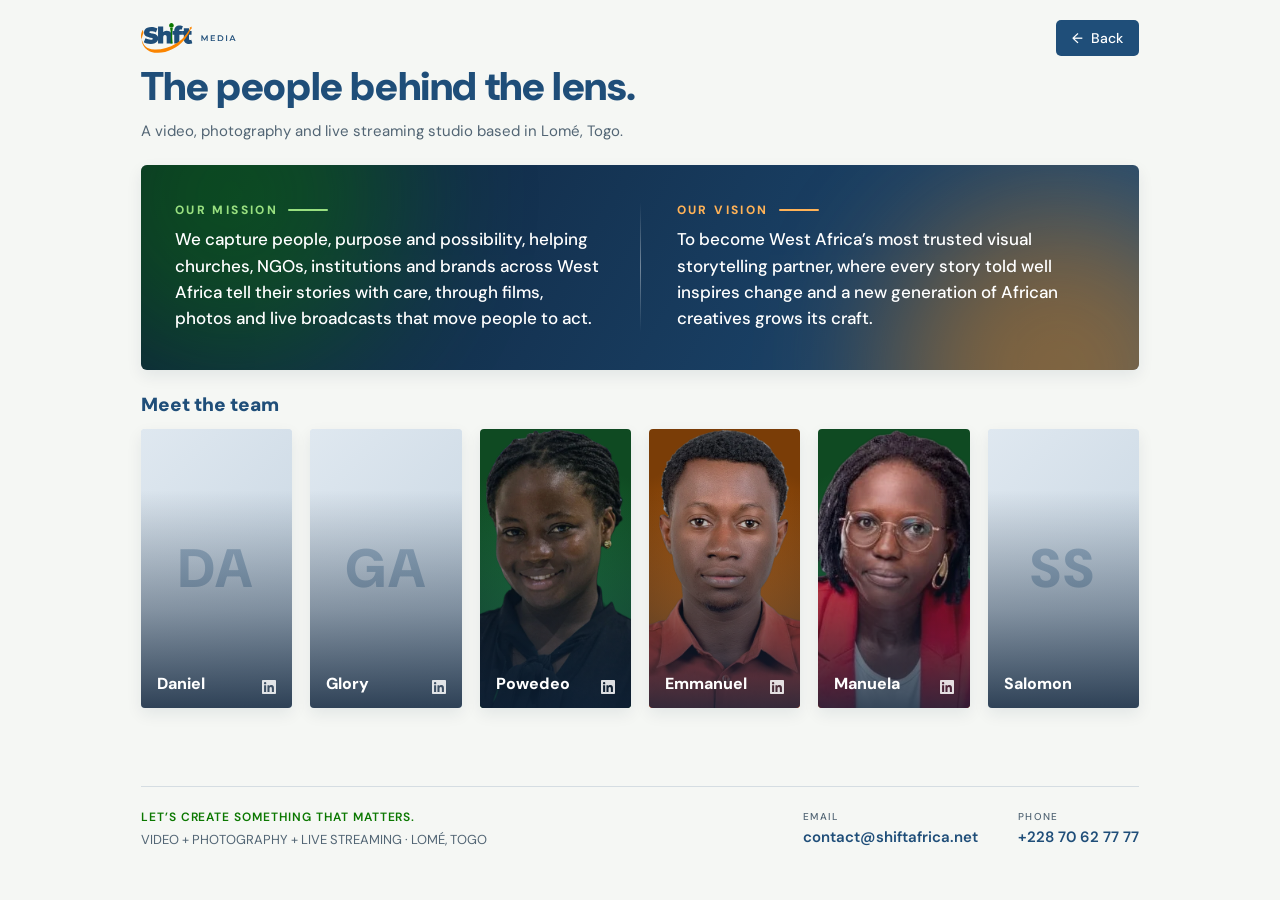
==== commit 6e93f9b6: "About: cut-out portraits for Emmanuel, Manuela and Powedeo Co-Authored-By: Claude Opus 5.5 <noreply@" ====
--- a/about.html
+++ b/about.html
@@ -71,7 +71,7 @@
         <div class="tilt tilt--green">
           <a class="card member" href="https://www.linkedin.com/in/powedeo-trimua/" target="_blank" rel="noopener" aria-label="Powedeo Trimua, LinkedIn profile">
             <span class="member__placeholder" aria-hidden="true">PT</span>
-            <!-- <img class="card__img" src="/assets/img/team/PHOTO.jpg" alt="Powedeo Trimua"> -->
+            <img class="card__img member__img" src="/assets/img/team/powedeo-trimua.webp" alt="Powedeo Trimua" loading="lazy">
             <span class="member__info">
               <span class="member__name">Powedeo Trimua</span>
               <span class="member__role">Social Media Manager</span>
@@ -83,7 +83,7 @@
         <div class="tilt tilt--orange">
           <a class="card member" href="https://www.linkedin.com/in/komla-emmanuel-torko-bba909324/" target="_blank" rel="noopener" aria-label="Emmanuel Torko, LinkedIn profile">
             <span class="member__placeholder" aria-hidden="true">ET</span>
-            <!-- <img class="card__img" src="/assets/img/team/PHOTO.jpg" alt="Emmanuel Torko"> -->
+            <img class="card__img member__img" src="/assets/img/team/emmanuel-torko.webp" alt="Emmanuel Torko" loading="lazy">
             <span class="member__info">
               <span class="member__name">Emmanuel Torko</span>
               <span class="member__role">Assistant Director</span>
@@ -95,7 +95,7 @@
         <div class="tilt tilt--green">
           <a class="card member" href="https://www.linkedin.com/in/ay%C3%A9l%C3%A9-manuela-tessi-714314215/" target="_blank" rel="noopener" aria-label="Manuela Tessi, LinkedIn profile">
             <span class="member__placeholder" aria-hidden="true">MT</span>
-            <!-- <img class="card__img" src="/assets/img/team/PHOTO.jpg" alt="Manuela Tessi"> -->
+            <img class="card__img member__img" src="/assets/img/team/manuela-tessi.webp" alt="Manuela Tessi" loading="lazy">
             <span class="member__info">
               <span class="member__name">Manuela Tessi</span>
               <span class="member__role">Social Media &amp; Content Strategist</span>
--- a/assets/css/style.css
+++ b/assets/css/style.css
@@ -630,3 +630,10 @@
 }
 
 @media (min-width: 1024px) and (max-width: 1340px) { .member__cta .cta-long { display: none; } }
+
+/* Team cut-out portraits on a brand gradient */
+.member:has(.member__img) { background: radial-gradient(120% 90% at 50% 100%, #2a6aa0 0%, #1f4e79 45%, #12304d 100%); }
+.member:has(.member__img) .member__placeholder { display: none; }
+.member .member__img { object-fit: cover; object-position: 50% 8%; }
+.tilt--orange .member:has(.member__img) { background: radial-gradient(120% 90% at 50% 100%, #f39a3a 0%, #c86a12 45%, #7a3d07 100%); }
+.tilt--green .member:has(.member__img) { background: radial-gradient(120% 90% at 50% 100%, #3aa85a 0%, #1f7a3a 45%, #0f4a22 100%); }
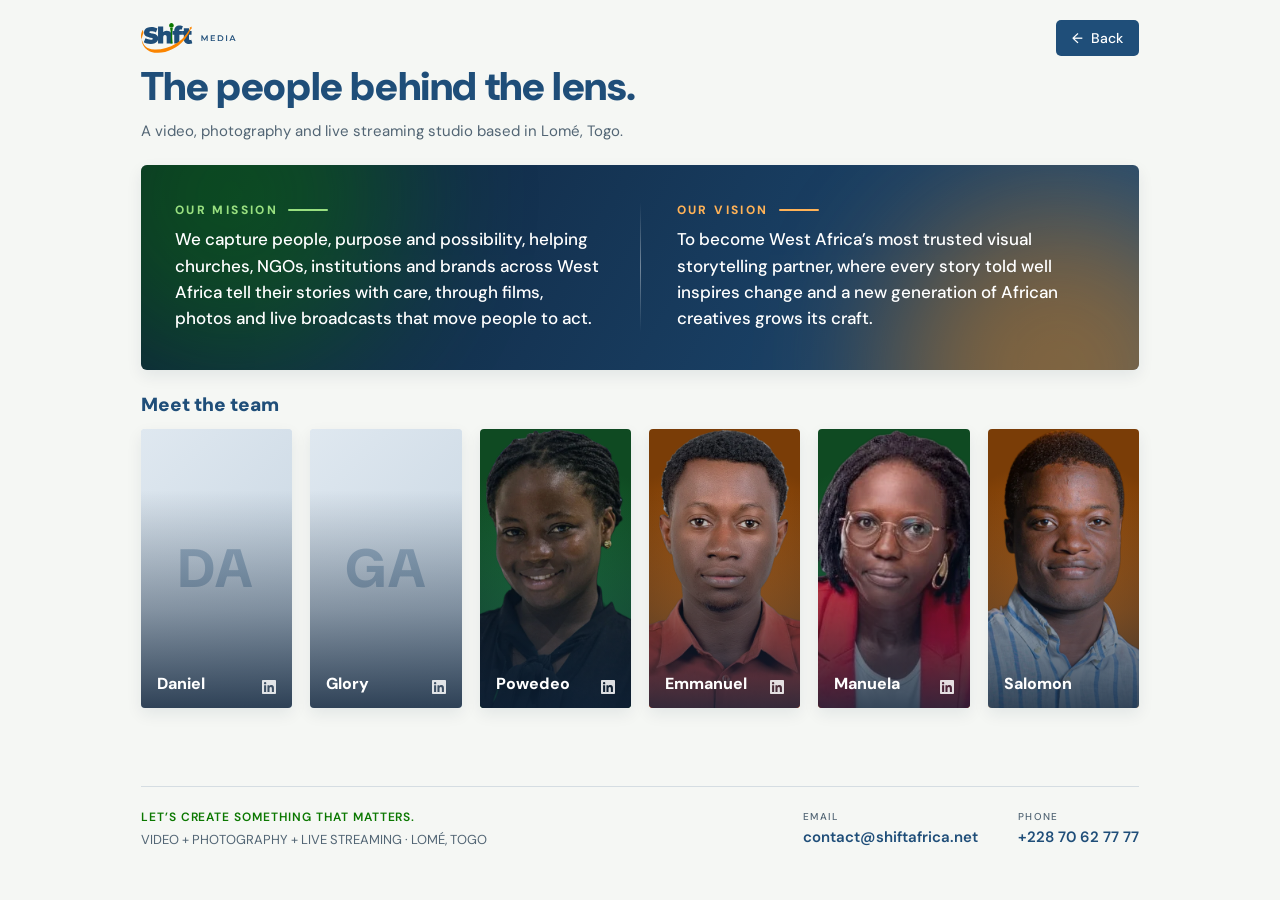
==== commit 0e31c1a6: "About: add Salomon Sessi portrait Co-Authored-By: Claude Opus 5.5 <noreply@anthropic.com> Claude-Ses" ====
--- a/about.html
+++ b/about.html
@@ -107,7 +107,7 @@
         <div class="tilt tilt--orange">
           <div class="card member member--nolink" tabindex="0" aria-label="Salomon Sessi, Photographer">
             <span class="member__placeholder" aria-hidden="true">SS</span>
-            <!-- <img class="card__img" src="/assets/img/team/PHOTO.jpg" alt="Salomon Sessi"> -->
+            <img class="card__img member__img" src="/assets/img/team/salomon-sessi.webp" alt="Salomon Sessi" loading="lazy">
             <span class="member__info">
               <span class="member__name">Salomon Sessi</span>
               <span class="member__role">Photographer</span>
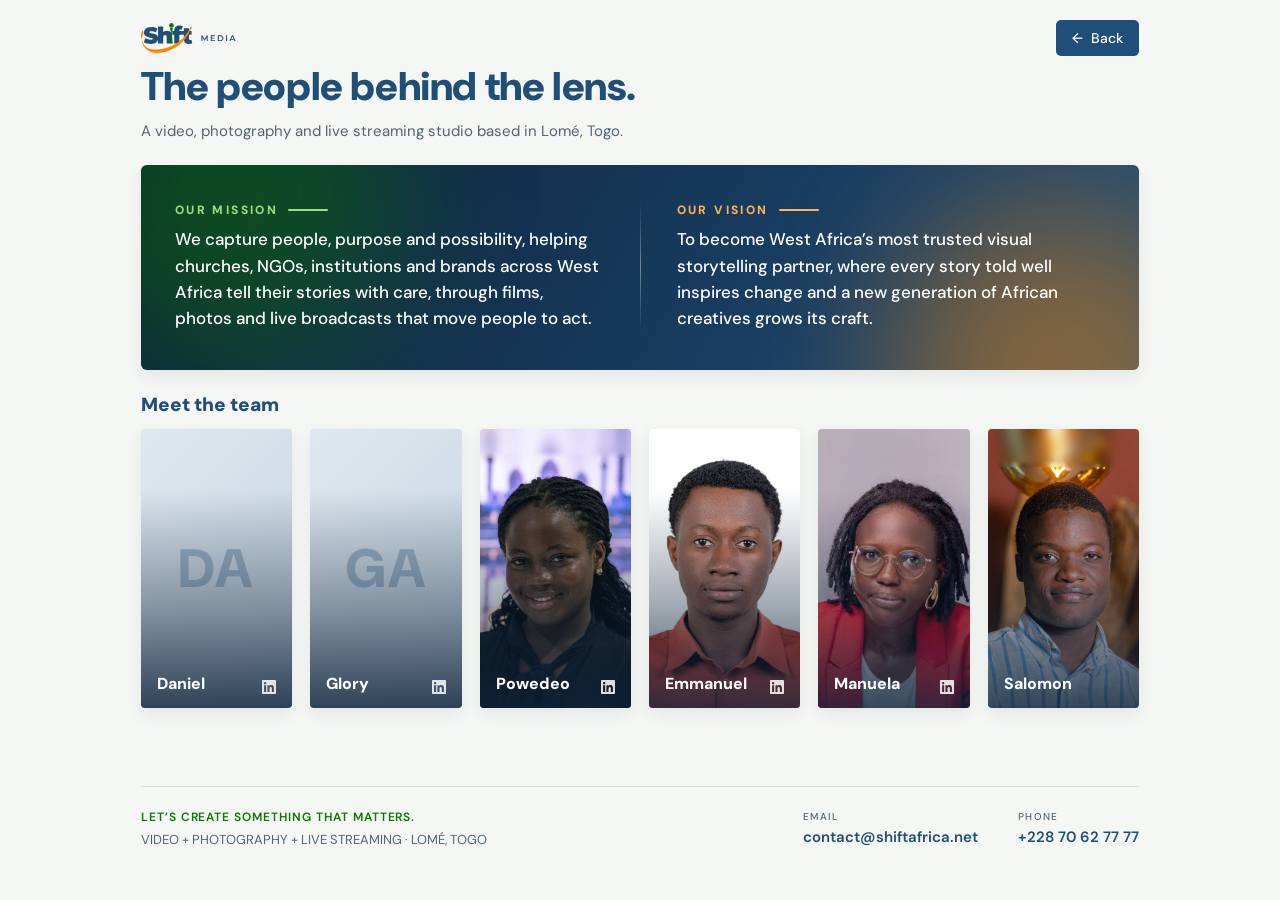
==== commit 6e68fe22: "About: original team photos (no cut-out) with headroom above each portrait Co-Authored-By: Claude Op" ====
--- a/about.html
+++ b/about.html
@@ -71,7 +71,7 @@
         <div class="tilt tilt--green">
           <a class="card member" href="https://www.linkedin.com/in/powedeo-trimua/" target="_blank" rel="noopener" aria-label="Powedeo Trimua, LinkedIn profile">
             <span class="member__placeholder" aria-hidden="true">PT</span>
-            <img class="card__img member__img" src="/assets/img/team/powedeo-trimua.webp" alt="Powedeo Trimua" loading="lazy">
+            <img class="card__img member__img" src="/assets/img/team/powedeo-trimua.jpg" alt="Powedeo Trimua" loading="lazy">
             <span class="member__info">
               <span class="member__name">Powedeo Trimua</span>
               <span class="member__role">Social Media Manager</span>
@@ -83,7 +83,7 @@
         <div class="tilt tilt--orange">
           <a class="card member" href="https://www.linkedin.com/in/komla-emmanuel-torko-bba909324/" target="_blank" rel="noopener" aria-label="Emmanuel Torko, LinkedIn profile">
             <span class="member__placeholder" aria-hidden="true">ET</span>
-            <img class="card__img member__img" src="/assets/img/team/emmanuel-torko.webp" alt="Emmanuel Torko" loading="lazy">
+            <img class="card__img member__img" src="/assets/img/team/emmanuel-torko.jpg" alt="Emmanuel Torko" loading="lazy">
             <span class="member__info">
               <span class="member__name">Emmanuel Torko</span>
               <span class="member__role">Assistant Director</span>
@@ -95,7 +95,7 @@
         <div class="tilt tilt--green">
           <a class="card member" href="https://www.linkedin.com/in/ay%C3%A9l%C3%A9-manuela-tessi-714314215/" target="_blank" rel="noopener" aria-label="Manuela Tessi, LinkedIn profile">
             <span class="member__placeholder" aria-hidden="true">MT</span>
-            <img class="card__img member__img" src="/assets/img/team/manuela-tessi.webp" alt="Manuela Tessi" loading="lazy">
+            <img class="card__img member__img" src="/assets/img/team/manuela-tessi.jpg" alt="Manuela Tessi" loading="lazy">
             <span class="member__info">
               <span class="member__name">Manuela Tessi</span>
               <span class="member__role">Social Media &amp; Content Strategist</span>
@@ -107,7 +107,7 @@
         <div class="tilt tilt--orange">
           <div class="card member member--nolink" tabindex="0" aria-label="Salomon Sessi, Photographer">
             <span class="member__placeholder" aria-hidden="true">SS</span>
-            <img class="card__img member__img" src="/assets/img/team/salomon-sessi.webp" alt="Salomon Sessi" loading="lazy">
+            <img class="card__img member__img" src="/assets/img/team/salomon-sessi.jpg" alt="Salomon Sessi" loading="lazy">
             <span class="member__info">
               <span class="member__name">Salomon Sessi</span>
               <span class="member__role">Photographer</span>
--- a/assets/css/style.css
+++ b/assets/css/style.css
@@ -631,9 +631,6 @@
 
 @media (min-width: 1024px) and (max-width: 1340px) { .member__cta .cta-long { display: none; } }
 
-/* Team cut-out portraits on a brand gradient */
-.member:has(.member__img) { background: radial-gradient(120% 90% at 50% 100%, #2a6aa0 0%, #1f4e79 45%, #12304d 100%); }
+/* Team portraits: original photos, framed from the top so there is space above the head */
 .member:has(.member__img) .member__placeholder { display: none; }
-.member .member__img { object-fit: cover; object-position: 50% 8%; }
-.tilt--orange .member:has(.member__img) { background: radial-gradient(120% 90% at 50% 100%, #f39a3a 0%, #c86a12 45%, #7a3d07 100%); }
-.tilt--green .member:has(.member__img) { background: radial-gradient(120% 90% at 50% 100%, #3aa85a 0%, #1f7a3a 45%, #0f4a22 100%); }
+.member .member__img { object-fit: cover; object-position: 50% 24%; }
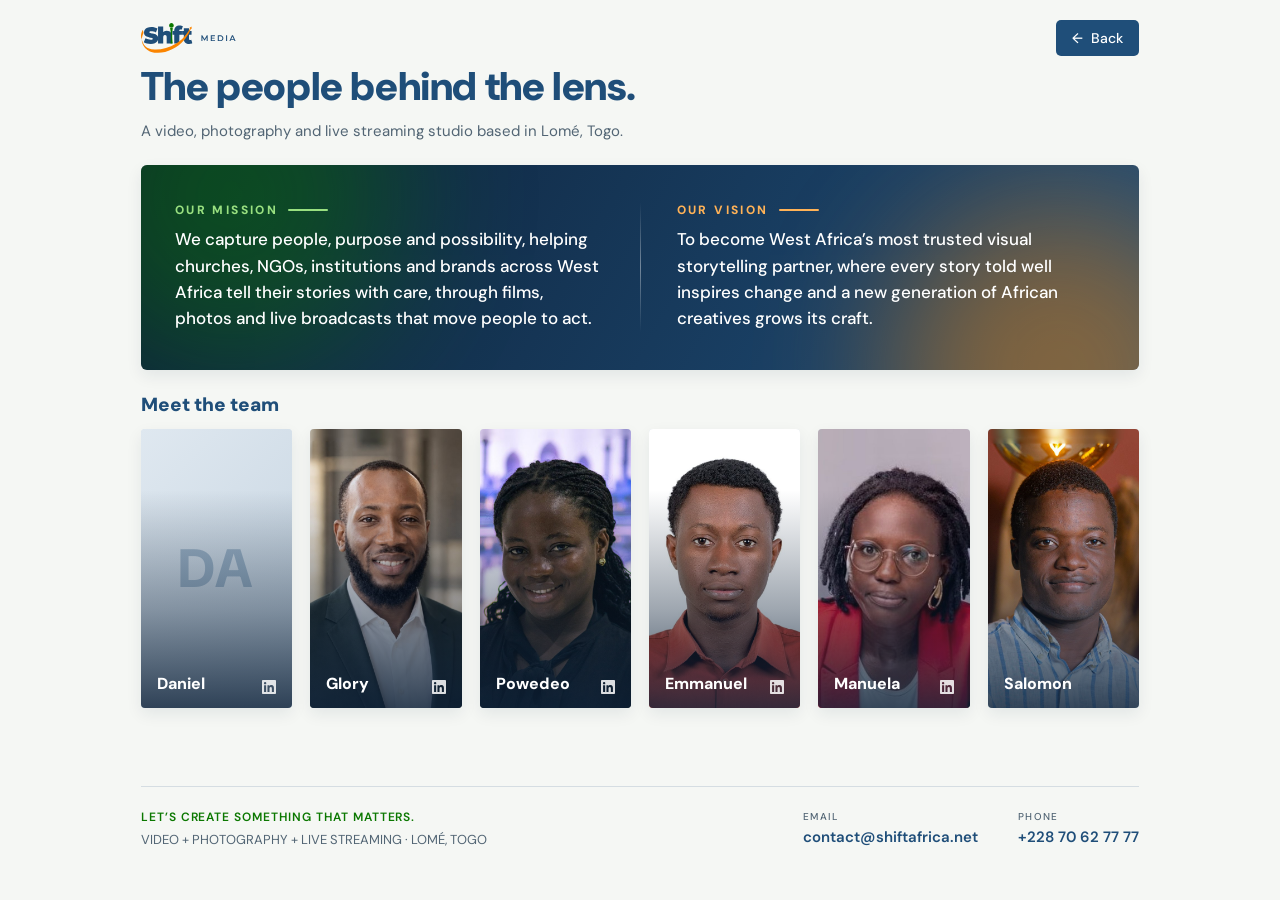
==== commit 9eba1019: "About: add Glory's photo; align every portrait (same head height and size) Co-Authored-By: Claude Op" ====
--- a/about.html
+++ b/about.html
@@ -59,7 +59,7 @@
         <div class="tilt tilt--orange">
           <a class="card member" href="https://www.linkedin.com/in/glory-appoh/" target="_blank" rel="noopener" aria-label="Glory Appoh, LinkedIn profile">
             <span class="member__placeholder" aria-hidden="true">GA</span>
-            <!-- <img class="card__img" src="/assets/img/team/PHOTO.jpg" alt="Glory Appoh"> -->
+            <img class="card__img member__img" src="/assets/img/team/glory-appoh.jpg" alt="Glory Appoh" loading="lazy">
             <span class="member__info">
               <span class="member__name">Glory Appoh</span>
               <span class="member__role">Co-founder &amp; Director</span>
--- a/assets/css/style.css
+++ b/assets/css/style.css
@@ -270,6 +270,7 @@
   .album-grid[data-count="7"] > :nth-child(7) { grid-column: span 2; }
   .album-grid[data-count="8"] { grid-template-columns: repeat(4, 1fr); }
   .album-grid[data-count="8"] > :nth-child(6) { grid-column: span 2; }
+  .album-grid[data-count="12"] { grid-template-columns: repeat(5, 1fr); }
 }
 .album-card .card__cue { font-size: 14px; }
 button.card { font: inherit; color: inherit; border: 0; padding: 0; width: 100%; text-align: left; cursor: pointer; }
@@ -304,12 +305,12 @@
   opacity: 0; transition: opacity 0.3s var(--ease); pointer-events: none;
 }
 .album-info__title {
-  font-size: clamp(11px, 0.9vw, 13px); font-weight: 800; line-height: 1.25; color: #fff;
-  white-space: nowrap; overflow: hidden; text-overflow: ellipsis;
+  font-size: clamp(10.5px, 0.85vw, 13px); font-weight: 800; line-height: 1.22; color: #fff;
+  display: -webkit-box; -webkit-box-orient: vertical; -webkit-line-clamp: 2; overflow: hidden;
 }
 .album-info__text {
   font-size: clamp(10.5px, min(0.85vw, 1.6vh), 12.5px); font-weight: 500; line-height: 1.38; color: rgba(255, 255, 255, 0.92);
-  display: -webkit-box; -webkit-box-orient: vertical; -webkit-line-clamp: 4; overflow: hidden;
+  display: -webkit-box; -webkit-box-orient: vertical; -webkit-line-clamp: 3; overflow: hidden;
 }
 .album-card--featured .album-info { padding: clamp(18px, 2vw, 30px); gap: 10px; }
 .album-card--featured .album-info__title { font-size: clamp(16px, 1.5vw, 22px); }
@@ -542,7 +543,7 @@
   .page--video .video-grid .card { height: clamp(110px, 15vh, 150px); }
   .tilt--featured > .featured { min-height: 0; max-height: none; }
   .album-grid { flex: 1 1 0; min-height: 260px; grid-auto-rows: minmax(0, 1fr); }
-  .album-grid[data-count="7"], .album-grid[data-count="8"] { grid-template-rows: repeat(3, minmax(0, 1fr)); }
+  .album-grid[data-count="7"], .album-grid[data-count="8"], .album-grid[data-count="12"] { grid-template-rows: repeat(3, minmax(0, 1fr)); }
   .album-card { min-height: 0; }
   .page--about { --gap: 22px; --footer-air: 12px; }
   .page--about .team { flex: 1 1 0; min-height: 190px; gap: 12px; justify-content: flex-start; }
@@ -633,4 +634,4 @@
 
 /* Team portraits: original photos, framed from the top so there is space above the head */
 .member:has(.member__img) .member__placeholder { display: none; }
-.member .member__img { object-fit: cover; object-position: 50% 24%; }
+.member .member__img { object-fit: cover; object-position: 50% 0%; }
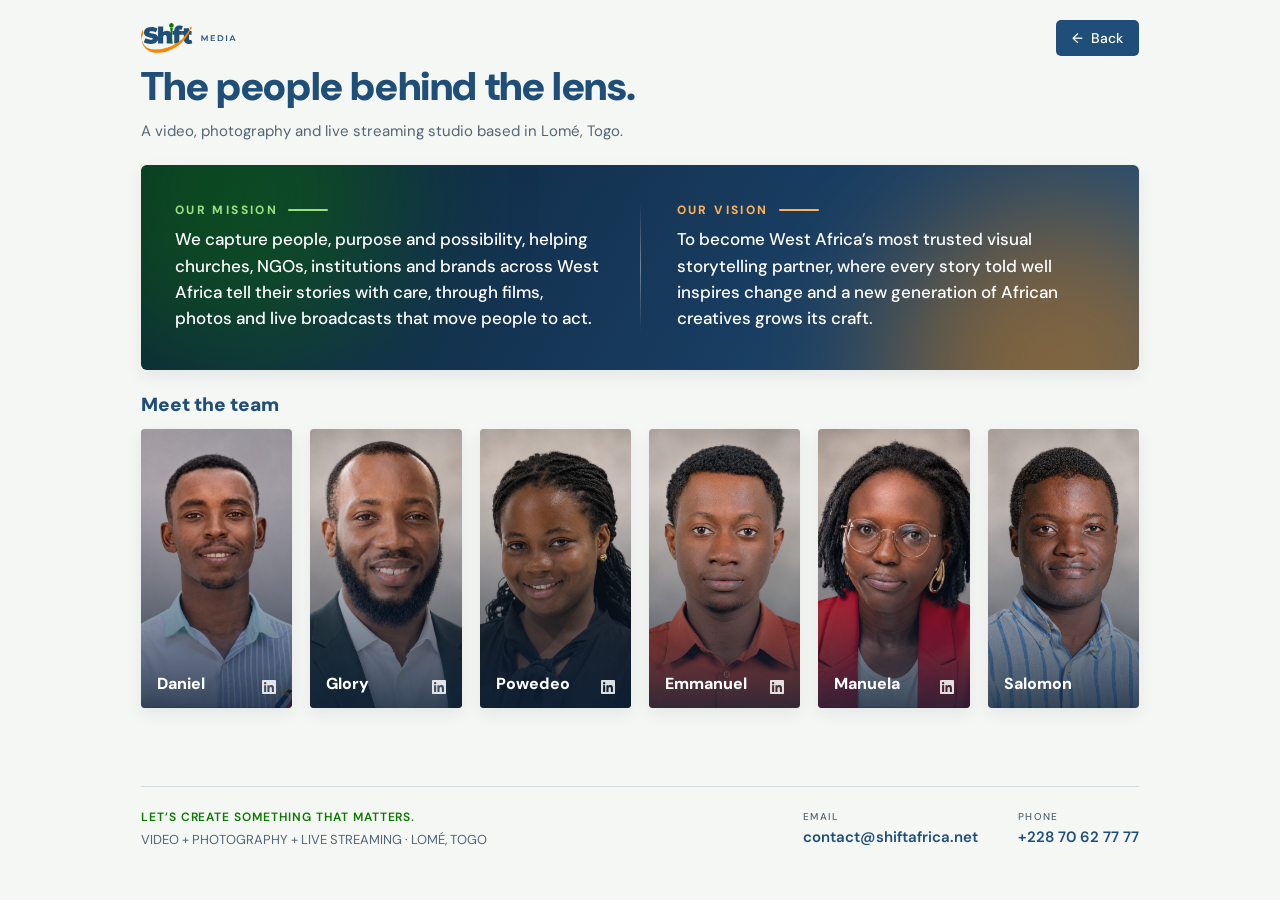
==== commit 42e86bfa: "About: new matching team portraits, add Daniel's photo Co-Authored-By: Claude Opus 5.5 <noreply@anth" ====
--- a/about.html
+++ b/about.html
@@ -47,7 +47,7 @@
         <div class="tilt tilt--green">
           <a class="card member" href="https://www.linkedin.com/in/daniel-gossou/" target="_blank" rel="noopener" aria-label="Daniel Agossou, LinkedIn profile">
             <span class="member__placeholder" aria-hidden="true">DA</span>
-            <!-- <img class="card__img" src="/assets/img/team/PHOTO.jpg" alt="Daniel Agossou"> -->
+            <img class="card__img member__img" src="/assets/img/team/daniel-agossou.jpg" alt="Daniel Agossou" loading="lazy">
             <span class="member__info">
               <span class="member__name">Daniel Agossou</span>
               <span class="member__role">Co-founder · AI Strategist</span>
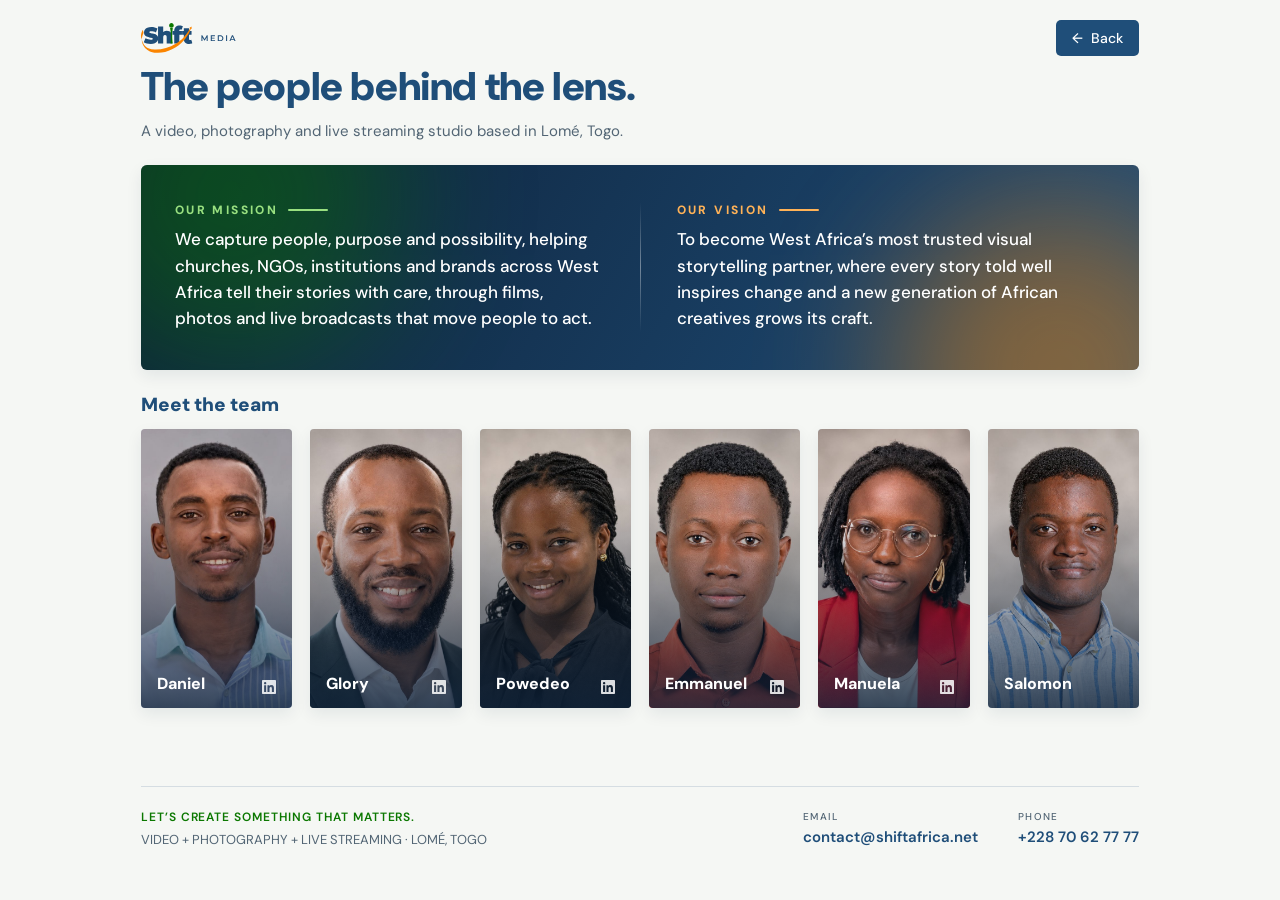
==== commit 329c4fe1: "About: version team photo URLs so browsers load the new portraits Co-Authored-By: Claude Opus 5.5 <n" ====
--- a/about.html
+++ b/about.html
@@ -47,7 +47,7 @@
         <div class="tilt tilt--green">
           <a class="card member" href="https://www.linkedin.com/in/daniel-gossou/" target="_blank" rel="noopener" aria-label="Daniel Agossou, LinkedIn profile">
             <span class="member__placeholder" aria-hidden="true">DA</span>
-            <img class="card__img member__img" src="/assets/img/team/daniel-agossou.jpg" alt="Daniel Agossou" loading="lazy">
+            <img class="card__img member__img" src="/assets/img/team/daniel-agossou.jpg?v=1795704290" alt="Daniel Agossou" loading="lazy">
             <span class="member__info">
               <span class="member__name">Daniel Agossou</span>
               <span class="member__role">Co-founder · AI Strategist</span>
@@ -59,7 +59,7 @@
         <div class="tilt tilt--orange">
           <a class="card member" href="https://www.linkedin.com/in/glory-appoh/" target="_blank" rel="noopener" aria-label="Glory Appoh, LinkedIn profile">
             <span class="member__placeholder" aria-hidden="true">GA</span>
-            <img class="card__img member__img" src="/assets/img/team/glory-appoh.jpg" alt="Glory Appoh" loading="lazy">
+            <img class="card__img member__img" src="/assets/img/team/glory-appoh.jpg?v=1795704290" alt="Glory Appoh" loading="lazy">
             <span class="member__info">
               <span class="member__name">Glory Appoh</span>
               <span class="member__role">Co-founder &amp; Director</span>
@@ -71,7 +71,7 @@
         <div class="tilt tilt--green">
           <a class="card member" href="https://www.linkedin.com/in/powedeo-trimua/" target="_blank" rel="noopener" aria-label="Powedeo Trimua, LinkedIn profile">
             <span class="member__placeholder" aria-hidden="true">PT</span>
-            <img class="card__img member__img" src="/assets/img/team/powedeo-trimua.jpg" alt="Powedeo Trimua" loading="lazy">
+            <img class="card__img member__img" src="/assets/img/team/powedeo-trimua.jpg?v=1795704290" alt="Powedeo Trimua" loading="lazy">
             <span class="member__info">
               <span class="member__name">Powedeo Trimua</span>
               <span class="member__role">Social Media Manager</span>
@@ -83,7 +83,7 @@
         <div class="tilt tilt--orange">
           <a class="card member" href="https://www.linkedin.com/in/komla-emmanuel-torko-bba909324/" target="_blank" rel="noopener" aria-label="Emmanuel Torko, LinkedIn profile">
             <span class="member__placeholder" aria-hidden="true">ET</span>
-            <img class="card__img member__img" src="/assets/img/team/emmanuel-torko.jpg" alt="Emmanuel Torko" loading="lazy">
+            <img class="card__img member__img" src="/assets/img/team/emmanuel-torko.jpg?v=1795704290" alt="Emmanuel Torko" loading="lazy">
             <span class="member__info">
               <span class="member__name">Emmanuel Torko</span>
               <span class="member__role">Assistant Director</span>
@@ -95,7 +95,7 @@
         <div class="tilt tilt--green">
           <a class="card member" href="https://www.linkedin.com/in/ay%C3%A9l%C3%A9-manuela-tessi-714314215/" target="_blank" rel="noopener" aria-label="Manuela Tessi, LinkedIn profile">
             <span class="member__placeholder" aria-hidden="true">MT</span>
-            <img class="card__img member__img" src="/assets/img/team/manuela-tessi.jpg" alt="Manuela Tessi" loading="lazy">
+            <img class="card__img member__img" src="/assets/img/team/manuela-tessi.jpg?v=1795704290" alt="Manuela Tessi" loading="lazy">
             <span class="member__info">
               <span class="member__name">Manuela Tessi</span>
               <span class="member__role">Social Media &amp; Content Strategist</span>
@@ -107,7 +107,7 @@
         <div class="tilt tilt--orange">
           <div class="card member member--nolink" tabindex="0" aria-label="Salomon Sessi, Photographer">
             <span class="member__placeholder" aria-hidden="true">SS</span>
-            <img class="card__img member__img" src="/assets/img/team/salomon-sessi.jpg" alt="Salomon Sessi" loading="lazy">
+            <img class="card__img member__img" src="/assets/img/team/salomon-sessi.jpg?v=1795704290" alt="Salomon Sessi" loading="lazy">
             <span class="member__info">
               <span class="member__name">Salomon Sessi</span>
               <span class="member__role">Photographer</span>
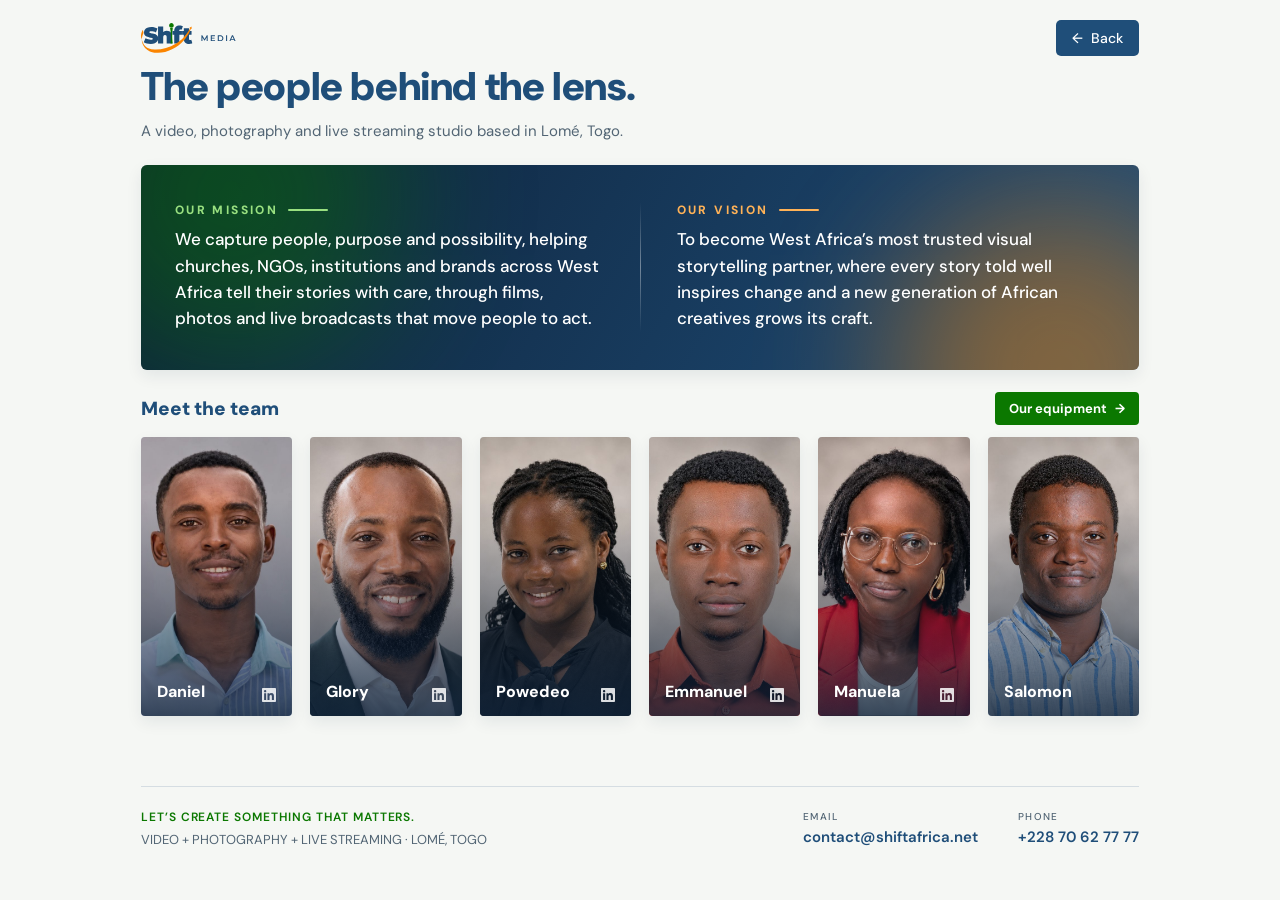
==== commit 9f23d179: "Videography: Filomene and Polygame on Vimeo, add Cybersecurity Summit; About: equipment panel Co-Aut" ====
--- a/about.html
+++ b/about.html
@@ -42,7 +42,7 @@
     </section>
 
     <section class="team" aria-label="Our team">
-      <h2 class="team__title">Meet the team</h2>
+      <div class="team__head"><h2 class="team__title">Meet the team</h2><button class="eq-open" type="button" aria-haspopup="dialog">Our equipment <span aria-hidden="true">→</span></button></div>
       <div class="team__grid">
         <div class="tilt tilt--green">
           <a class="card member" href="https://www.linkedin.com/in/daniel-gossou/" target="_blank" rel="noopener" aria-label="Daniel Agossou, LinkedIn profile">
@@ -132,5 +132,23 @@
       </div>
     </footer>
   </main>
+  <div class="eq" role="dialog" aria-modal="true" aria-labelledby="eq-title" hidden>
+    <div class="eq__panel">
+      <div class="eq__top">
+        <div><h2 class="eq__title" id="eq-title">Our equipment</h2><p class="eq__lead">Professional gear for filming, photography, sound and live streaming.</p></div>
+        <button class="round-btn eq__close" type="button" aria-label="Close"><svg viewBox="0 0 16 16" fill="none" stroke="currentColor" stroke-width="2" stroke-linecap="round" aria-hidden="true"><path d="M3 3l10 10M13 3L3 13"/></svg></button>
+      </div>
+      <div class="eq__grid"><div class="eq__group"><h3 class="eq__cat">Cameras</h3><ul><li>Canon EOS R6</li><li>Canon EOS M50</li><li>Canon EOS Rebel T7</li><li>PTZ cameras ×3 <small>with remotes, chargers &amp; cables</small></li><li>PTZ joystick controller ×1</li></ul></div><div class="eq__group"><h3 class="eq__cat">Lenses</h3><ul><li>Canon EF 70–200mm</li><li>Canon RF 24–105mm</li><li>Canon RF 28–70mm</li><li>Canon RF 50mm</li><li>Canon RF 18–45mm</li></ul></div><div class="eq__group"><h3 class="eq__cat">Audio</h3><ul><li>Wireless FM microphones ×4 <small>with chargers &amp; cables</small></li><li>DJI Mic Mini ×2</li><li>Focusrite Scarlett 2i2 audio interface</li><li>Microphone stands ×2</li></ul></div><div class="eq__group"><h3 class="eq__cat">Live streaming</h3><ul><li>OSEE GoStream Deck switcher</li><li>8-port PoE network switch</li><li>Wireless HDMI transmitter</li><li>HDMI splitter (1 in / 4 out)</li><li>HDMI cables ×2</li><li>4G routers ×3</li></ul></div><div class="eq__group"><h3 class="eq__cat">Projection</h3><ul><li>Epson projector</li><li>Mini projector</li><li>Projection screen</li></ul></div><div class="eq__group"><h3 class="eq__cat">Lighting &amp; support</h3><ul><li>Spotlights ×4</li><li>LED panels ×2</li><li>Ring light</li><li>Light stands ×7</li><li>Camera tripods ×3</li></ul></div><div class="eq__group"><h3 class="eq__cat">Power</h3><ul><li>Battery chargers ×2</li><li>Power strips ×2</li><li>Long extension cables ×4</li></ul></div></div>
+    </div>
+  </div>
+  <script>
+  (function(){var m=document.querySelector('.eq'),o=document.querySelector('.eq-open'),c=m.querySelector('.eq__close');
+  function open(){m.hidden=false;requestAnimationFrame(function(){m.classList.add('is-open')});document.body.classList.add('no-scroll');c.focus();}
+  function close(){m.classList.remove('is-open');document.body.classList.remove('no-scroll');setTimeout(function(){m.hidden=true},250);o.focus();}
+  o.addEventListener('click',open);c.addEventListener('click',close);
+  m.addEventListener('click',function(e){if(e.target===m)close();});
+  document.addEventListener('keydown',function(e){if(e.key==='Escape'&&!m.hidden)close();});})();
+  </script>
+
 </body>
 </html>
--- a/assets/css/style.css
+++ b/assets/css/style.css
@@ -635,3 +635,26 @@
 /* Team portraits: original photos, framed from the top so there is space above the head */
 .member:has(.member__img) .member__placeholder { display: none; }
 .member .member__img { object-fit: cover; object-position: 50% 0%; }
+
+/* ---------- Equipment (About) ---------- */
+.team__head { display: flex; align-items: center; justify-content: space-between; gap: 16px; }
+.eq-open { border: 0; padding: 8px 14px; border-radius: var(--r-md); background: var(--green); color: #fff; font-size: 13px; font-weight: 700; display: inline-flex; gap: 8px; align-items: center; transition: background 0.25s var(--ease); }
+.eq-open:hover { background: var(--orange); }
+.eq { position: fixed; inset: 0; z-index: 70; display: flex; align-items: center; justify-content: center; padding: 32px 20px; background: rgba(8, 18, 28, 0.78); opacity: 0; transition: opacity 0.25s var(--ease); }
+.eq.is-open { opacity: 1; }
+.eq__panel { width: 100%; max-width: 1040px; max-height: 100%; overflow-y: auto; padding: 28px 32px 32px; border-radius: var(--r-xl); background: var(--bg); transform: translateY(14px); transition: transform 0.3s var(--ease); }
+.eq.is-open .eq__panel { transform: none; }
+.eq__top { display: flex; justify-content: space-between; align-items: flex-start; gap: 16px; margin-bottom: 22px; }
+.eq__title { margin: 0; font-size: 26px; font-weight: 900; color: var(--blue); }
+.eq__lead { margin: 4px 0 0; font-size: 14px; color: var(--grey); }
+.eq__grid { display: grid; grid-template-columns: repeat(auto-fill, minmax(220px, 1fr)); gap: 16px; }
+.eq__group { background: #fff; border-radius: var(--r-md); padding: 16px 18px; box-shadow: var(--shadow); border-top: 3px solid var(--green); }
+.eq__group:nth-child(even) { border-top-color: var(--orange); }
+.eq__cat { margin: 0 0 10px; font-size: 12px; font-weight: 800; letter-spacing: 0.14em; text-transform: uppercase; color: var(--blue); }
+.eq__group ul { margin: 0; padding: 0; list-style: none; display: flex; flex-direction: column; gap: 7px; }
+.eq__group li { font-size: 14px; line-height: 1.35; color: var(--blue); padding-left: 14px; position: relative; }
+.eq__group li::before { content: ''; position: absolute; left: 0; top: 0.55em; width: 6px; height: 6px; border-radius: 50%; background: var(--green); }
+.eq__group:nth-child(even) li::before { background: var(--orange); }
+.eq__group small { display: block; font-size: 12px; color: var(--grey); }
+@media (max-width: 639px) { .eq { padding: 0; align-items: stretch; } .eq__panel { border-radius: 0; max-height: none; padding: 20px 16px; } .eq__title { font-size: 22px; } }
+.eq[hidden] { display: none; }
